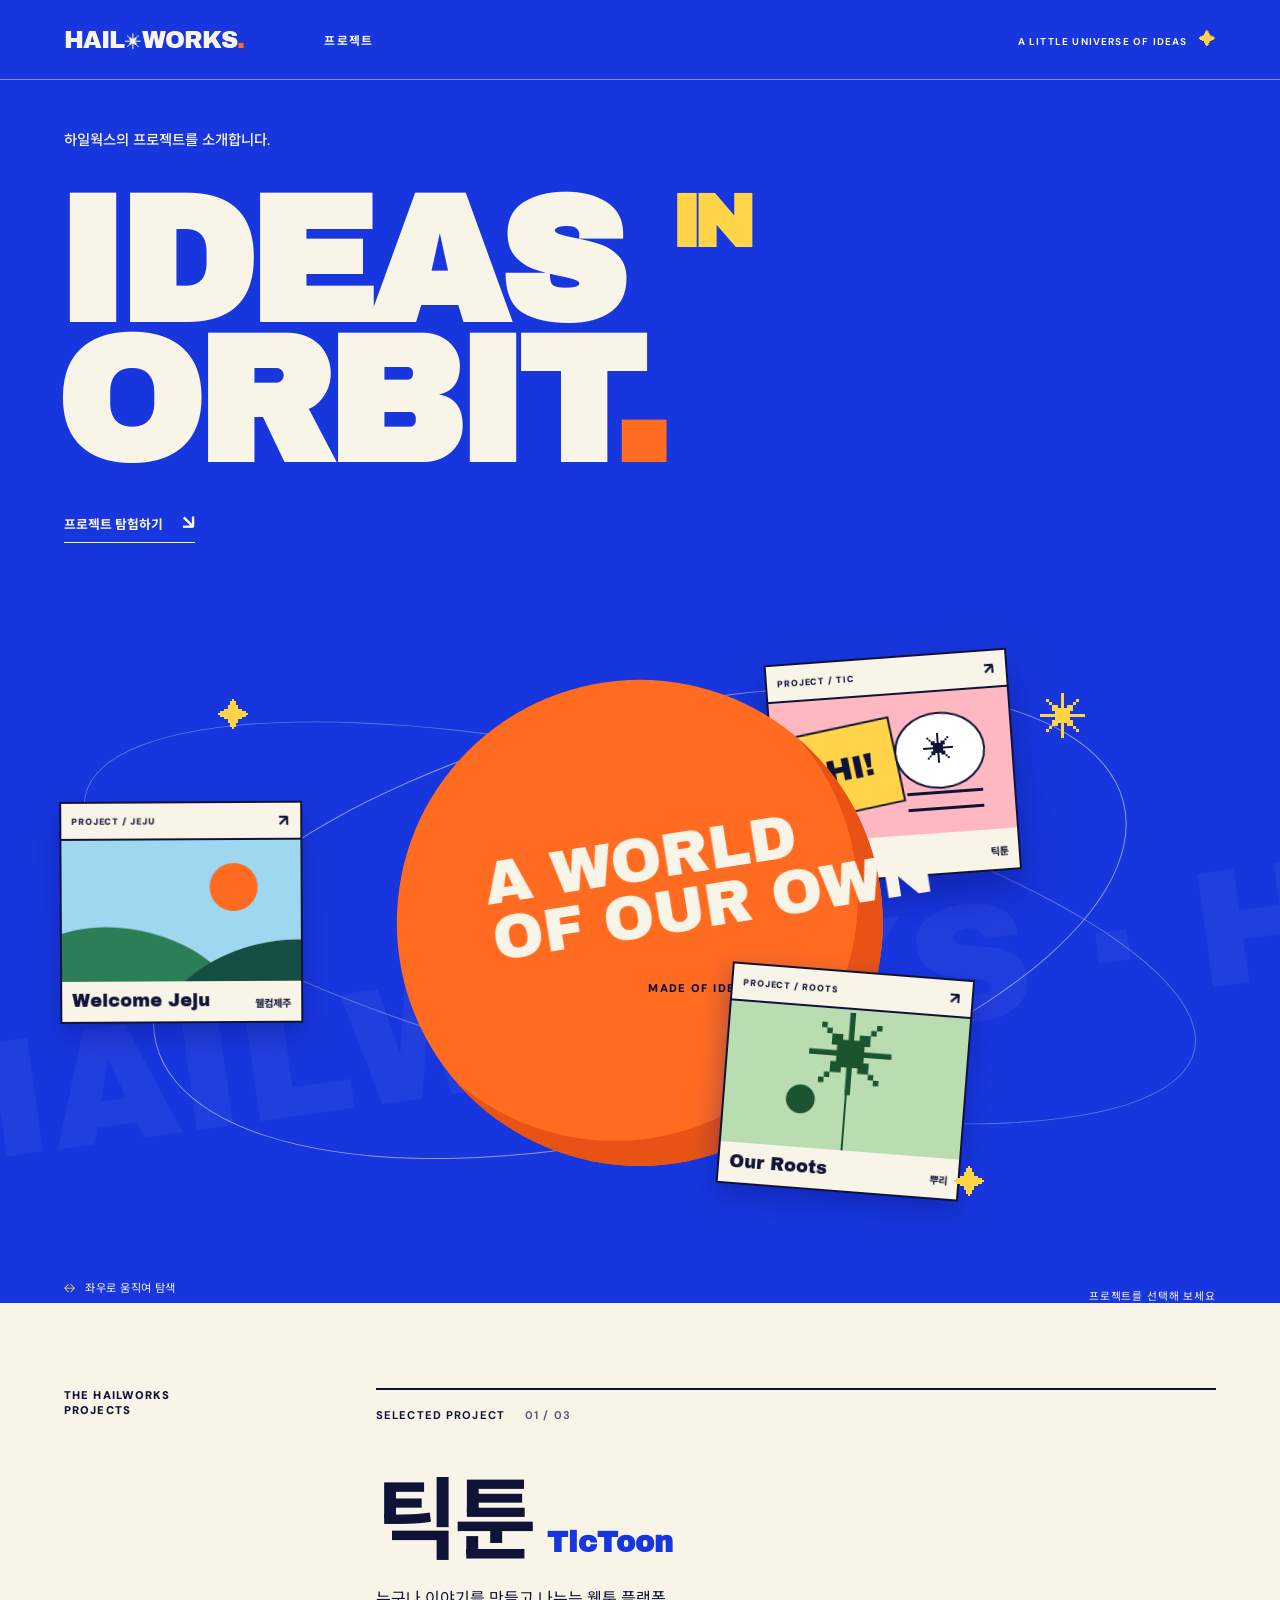
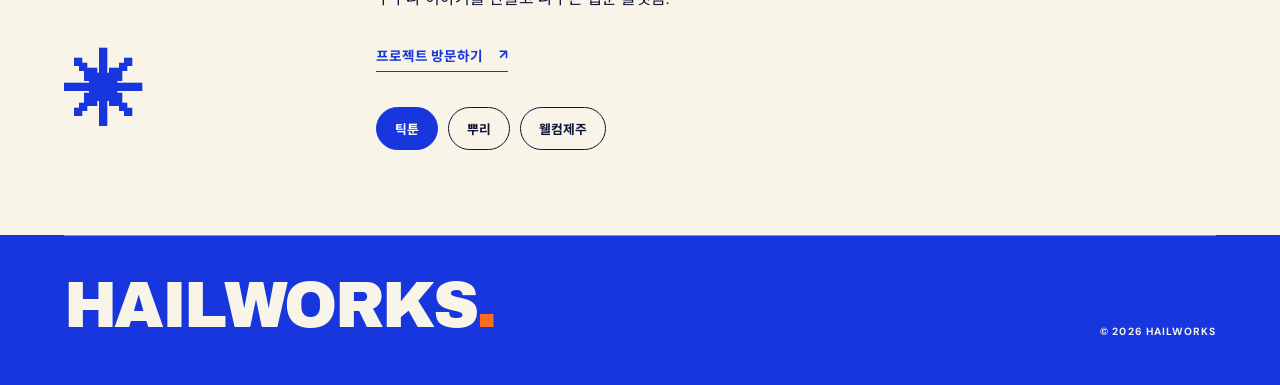
==== index.html @ 33e5e12e "Build Hailworks interactive project site" ====
<!doctype html>
<html lang="ko">
<head>
<meta charset="utf-8"><meta name="viewport" content="width=device-width,initial-scale=1"><meta name="theme-color" content="#1633d7">
<title>HAILWORKS — Ideas in orbit</title>
<meta name="description" content="하일웍스가 만들고 있는 프로젝트를 소개합니다.">
<link rel="preconnect" href="https://fonts.googleapis.com"><link rel="preconnect" href="https://fonts.gstatic.com" crossorigin><link href="https://fonts.googleapis.com/css2?family=Archivo+Black&family=DM+Sans:wght@400;600;700&family=Noto+Sans+KR:wght@400;500;700;900&display=swap" rel="stylesheet"><link rel="stylesheet" href="styles.css"><script src="script.js" defer></script>
</head>
<body>
<a class="skip" href="#projects">프로젝트로 건너뛰기</a>
<header class="header"><a class="brand" href="#top" aria-label="하일웍스 홈">HAIL<span class="brand-star">✳</span>WORKS<span class="brand-dot">.</span></a><nav aria-label="주요 메뉴"><a href="#projects">프로젝트</a></nav><span class="header-note">A LITTLE UNIVERSE OF IDEAS <span>✦</span></span></header>
<main id="top">
<section class="hero" aria-labelledby="hero-title"><div class="hero-top"><p class="hero-intro">하일웍스의 프로젝트를 소개합니다.</p></div>
<h1 id="hero-title">IDEAS <span>IN</span><br>ORBIT<span class="title-period">.</span></h1><div class="hero-bottom"><a href="#projects">프로젝트 탐험하기 <span aria-hidden="true">↘</span></a></div>
<div class="orbit-scene" id="projects"><div class="orbit-back-text" aria-hidden="true">HAILWORKS · HAILWORKS ·</div><div class="orbit-ring orbit-ring-one"></div><div class="orbit-ring orbit-ring-two"></div><div class="sun"><span class="sun-label">A WORLD<br>OF OUR OWN</span><span class="sun-bottom">MADE OF IDEAS <span>✳</span></span></div><span class="spark spark-one" aria-hidden="true">✦</span><span class="spark spark-two" aria-hidden="true">✳</span><span class="spark spark-three" aria-hidden="true">✦</span>
<div class="satellite satellite-tic"><button class="project-stamp stamp-tic is-selected" type="button" data-project="tictoon" aria-pressed="true"><span class="stamp-top"><span>PROJECT / TIC</span><span aria-hidden="true">↗</span></span><span class="stamp-art tic-art"><span class="comic-panel">HI!</span><span class="comic-bubble">✳</span><span class="comic-lines"></span></span><span class="stamp-name">TicToon <small>틱툰</small></span></button></div>
<div class="satellite satellite-roots"><button class="project-stamp stamp-roots" type="button" data-project="roots" aria-pressed="false"><span class="stamp-top"><span>PROJECT / ROOTS</span><span aria-hidden="true">↗</span></span><span class="stamp-art roots-art"><span class="roots-mark">✳</span><span class="roots-line"></span><span class="roots-leaf">●</span></span><span class="stamp-name">Our Roots <small>뿌리</small></span></button></div>
<div class="satellite satellite-jeju"><button class="project-stamp stamp-jeju" type="button" data-project="jeju" aria-pressed="false"><span class="stamp-top"><span>PROJECT / JEJU</span><span aria-hidden="true">↗</span></span><span class="stamp-art jeju-art"><span class="jeju-sun"></span><span class="jeju-hill"></span><span class="jeju-hill two"></span></span><span class="stamp-name">Welcome Jeju <small>웰컴제주</small></span></button></div>
<div class="orbit-hint"><span aria-hidden="true">↔</span> 좌우로 움직여 탐색</div><div class="orbit-caption">프로젝트를 선택해 보세요</div></div></section>
<section class="project-detail" aria-labelledby="detail-heading"><div class="detail-side"><span>THE HAILWORKS<br>PROJECTS</span><span class="asterisk">✳</span></div><div class="detail-main"><div class="detail-heading"><p>SELECTED PROJECT <span id="detail-count">01 / 03</span></p></div><div aria-live="polite"><h2 id="detail-heading">틱툰 <span>TicToon</span></h2><p class="detail-description" id="detail-description">누구나 이야기를 만들고 나누는 웹툰 플랫폼.</p></div><a class="project-link" id="project-link" href="https://tictoon.app/" target="_blank" rel="noopener noreferrer">프로젝트 방문하기 <span aria-hidden="true">↗</span></a><div class="project-selector" role="group" aria-label="프로젝트 선택"><button type="button" data-project="tictoon" aria-pressed="true">틱툰</button><button type="button" data-project="roots" aria-pressed="false">뿌리</button><button type="button" data-project="jeju" aria-pressed="false">웰컴제주</button></div></div></section>

</main><footer><span class="footer-brand">HAILWORKS<span>.</span></span><p>© <span id="year">2026</span> HAILWORKS</p></footer>
</body></html>
---- styles.css ----
:root{--blue:#1736dd;--orange:#ff6b20;--cream:#f8f4e8;--ink:#101338;--yellow:#ffd449}*{box-sizing:border-box}html{scroll-behavior:smooth}body{margin:0;background:var(--blue);color:var(--cream);font-family:'DM Sans','Noto Sans KR',sans-serif}::selection{background:var(--yellow);color:var(--ink)}a{color:inherit;text-decoration:none}button{font:inherit}button:focus-visible,a:focus-visible{outline:3px solid var(--yellow);outline-offset:5px}.skip{position:absolute;left:1rem;top:-5rem;background:var(--cream);color:var(--ink);padding:.8rem;z-index:99}.skip:focus{top:1rem}.header{height:80px;padding:0 5%;display:flex;align-items:center;border-bottom:1px solid #ffffff70;gap:5rem}.brand{font-family:'Archivo Black',sans-serif;font-size:1.5rem;letter-spacing:-.04em;white-space:nowrap}.brand-star{font-size:.7em;margin:0 .06em}.brand-dot{color:var(--orange)}nav{display:flex;gap:2rem;font-size:.74rem;font-weight:700;letter-spacing:.1em}nav a:hover{text-decoration:underline;text-underline-offset:6px}.header-note{margin-left:auto;font-size:.62rem;font-weight:700;letter-spacing:.12em}.header-note span{color:var(--yellow);font-size:1rem;margin-left:.5rem}.hero{overflow:hidden}.hero-top{display:flex;justify-content:space-between;align-items:start;margin:48px 5% 0}.hero-intro{margin:0;line-height:1.7;font-size:.9rem;font-weight:500}.hero-index{margin:0;text-align:right;font-size:.66rem;letter-spacing:.08em;line-height:1.5;font-weight:700}.hero-index span{color:var(--yellow)}h1{font-family:'Archivo Black',sans-serif;font-size:clamp(5rem,13.8vw,13rem);letter-spacing:-.04em;line-height:.79;margin:42px 4.3% 0}h1 span:not(.title-period){font-size:.42em;vertical-align:top;color:var(--yellow)}.title-period{color:var(--orange)}.hero-bottom{display:flex;justify-content:space-between;align-items:center;gap:1rem;margin:35px 5% 0;font-size:.8rem}.hero-bottom a{font-weight:700;border-bottom:1px solid;padding:0 0 7px}.hero-bottom a span{font-size:1.25rem;margin-left:1rem}.orbit-scene{height:min(67vw,760px);min-height:540px;position:relative;margin:0 auto;max-width:1500px;isolation:isolate}.orbit-back-text{position:absolute;top:40%;white-space:nowrap;font-family:'Archivo Black',sans-serif;font-size:clamp(4rem,13vw,12rem);color:#ffffff0b;transform:rotate(-8deg);left:-8%;z-index:-2}.sun{position:absolute;left:50%;top:50%;transform:translate(-50%,-50%);width:min(38vw,500px);aspect-ratio:1;border-radius:50%;background:var(--orange);display:flex;flex-direction:column;justify-content:space-between;padding:12% 7%;box-shadow:inset -25px -25px 0 #e85315}.sun-label{font-family:'Archivo Black',sans-serif;font-size:clamp(2.1rem,4.8vw,5rem);line-height:.91;transform:rotate(-9deg);color:var(--cream);white-space:nowrap}.sun-bottom{font-size:.7rem;font-weight:900;letter-spacing:.12em;color:var(--ink);text-align:right}.sun-bottom span{font-size:2.2rem;vertical-align:middle}.orbit-ring{position:absolute;left:50%;top:50%;width:78%;height:55%;border:1px solid #f8f4e887;border-radius:50%;transform:translate(-50%,-50%) rotate(-14deg);pointer-events:none}.orbit-ring-two{width:89%;height:42%;transform:translate(-50%,-50%) rotate(13deg);opacity:.6}.spark{position:absolute;color:var(--yellow);font-size:2rem}.spark-one{left:17%;top:20%}.spark-two{right:15%;top:19%;font-size:3rem}.spark-three{right:23%;bottom:13%}.satellite{position:absolute;z-index:2;animation:bob 4s ease-in-out infinite}.satellite-tic{top:14%;left:12%;transform:rotate(-7deg)}.satellite-roots{top:16%;right:11%;transform:rotate(7deg);animation-delay:-1.4s}.satellite-jeju{bottom:8%;left:41%;transform:rotate(-3deg);animation-delay:-2.5s}.satellite:has(button:hover),.satellite:has(button:focus-visible),.satellite:has(button[aria-pressed=true]){animation-play-state:paused;z-index:3}.project-stamp{padding:0;background:var(--cream);color:var(--ink);width:clamp(170px,19vw,265px);border:2px solid var(--ink);text-align:left;cursor:pointer;box-shadow:0 12px 25px #07158a65;transition:transform .2s,box-shadow .2s}.project-stamp:hover,.project-stamp[aria-pressed=true]{transform:translateY(-8px);box-shadow:0 20px 35px #07158a80}.stamp-top{display:flex;justify-content:space-between;align-items:center;border-bottom:2px solid var(--ink);padding:7px 10px;font-size:.56rem;letter-spacing:.1em;font-weight:900}.stamp-top span:last-child{font-size:1rem}.stamp-art{height:clamp(105px,11vw,155px);display:block;position:relative;overflow:hidden}.tic-art{background:#ffb7c2}.comic-panel{position:absolute;left:12%;top:19%;background:var(--yellow);border:2px solid var(--ink);width:40%;height:62%;display:grid;place-items:center;font-family:'Archivo Black',sans-serif;font-size:2rem;transform:rotate(-8deg)}.comic-bubble{position:absolute;right:11%;top:14%;border:2px solid var(--ink);border-radius:50%;width:38%;height:55%;display:grid;place-items:center;background:#fff;font-size:2rem}.comic-lines{position:absolute;right:13%;bottom:16%;width:32%;height:14%;border-top:3px solid var(--ink);border-bottom:3px solid var(--ink)}.roots-art{background:#b9ddb0}.roots-mark{position:absolute;left:34%;top:4%;font-size:5.5rem;color:#1b542f;line-height:1}.roots-line{position:absolute;width:2px;height:70%;background:#1b542f;left:50%;top:30%}.roots-leaf{position:absolute;color:#1b542f;font-size:2rem;left:25%;top:48%}.jeju-art{background:#9ed7ef}.jeju-sun{position:absolute;width:48px;height:48px;border-radius:50%;background:var(--orange);top:16%;right:18%}.jeju-hill{position:absolute;width:95%;height:100%;border-radius:50% 50% 0 0;background:#2b7e55;top:63%;left:-20%;transform:rotate(12deg)}.jeju-hill.two{background:#164e44;left:40%;top:73%;transform:rotate(-14deg)}.stamp-name{display:flex;justify-content:space-between;align-items:end;padding:9px 10px 11px;font-family:'Archivo Black',sans-serif;font-size:clamp(.9rem,1.4vw,1.15rem)}.stamp-name small{font-family:'Noto Sans KR',sans-serif;font-size:.63rem;font-weight:700}.orbit-caption{position:absolute;bottom:0;right:5%;font-size:.67rem;letter-spacing:.08em}.orbit-caption span{color:var(--yellow);margin:0 .5rem}@keyframes bob{0%,100%{translate:0 0}50%{translate:0 -14px}}.project-detail{background:var(--cream);color:var(--ink);padding:85px 5%;display:grid;grid-template-columns:1fr 3fr;gap:2rem}.detail-side{font-size:.7rem;letter-spacing:.1em;font-weight:900;line-height:1.4;display:flex;flex-direction:column;justify-content:space-between}.asterisk{font-size:5rem;color:var(--blue)}.detail-main{border-top:2px solid var(--ink)}.detail-heading{display:flex;justify-content:space-between;font-size:.7rem;letter-spacing:.1em;font-weight:700}.detail-heading p{margin:18px 0}.detail-heading p span{margin-left:1rem;color:#5b607c}.detail-icon{font-size:1.5rem}.detail-main h2{font-size:clamp(3.2rem,7vw,6rem);letter-spacing:-.04em;margin:35px 0 10px;line-height:1.05}.detail-main h2 span{font-family:'Archivo Black',sans-serif;font-size:.32em;letter-spacing:0;color:var(--blue);white-space:nowrap}.detail-description{font-size:1rem;line-height:1.8;min-height:2em}.project-selector{display:flex;flex-wrap:wrap;gap:10px;margin-top:35px}.project-selector button{border:1px solid var(--ink);background:transparent;color:var(--ink);padding:11px 18px;border-radius:50px;cursor:pointer;font-weight:700;font-size:.8rem}.project-selector button:hover,.project-selector button[aria-pressed=true]{background:var(--blue);color:white;border-color:var(--blue)}.about{padding:100px 5%;display:grid;grid-template-columns:1.5fr 1fr;gap:3rem}.about-label{font-size:.72rem;letter-spacing:.12em;font-weight:700}.about-label span{color:var(--yellow);font-size:1.3rem}.about h2{font-size:clamp(2.5rem,5vw,4.6rem);letter-spacing:-.04em;line-height:1.2;margin:40px 0}.about h2 em{color:var(--yellow);font-style:normal}.about-copy{align-self:end;font-size:.95rem;line-height:1.9;max-width:34rem}.about-copy a{display:inline-block;margin-top:30px;font-weight:700;border-bottom:1px solid;padding-bottom:7px}.about-copy a span{margin-left:1rem}footer{border-top:1px solid #ffffff70;margin:0 5%;padding:35px 0 45px;display:flex;justify-content:space-between;align-items:end;gap:1rem}.footer-brand{font-family:'Archivo Black',sans-serif;font-size:clamp(1.5rem,5vw,4rem);letter-spacing:-.04em}.footer-brand span{color:var(--orange)}footer p{font-size:.65rem;font-weight:700;letter-spacing:.1em;line-height:1.5;margin:0}
@media(max-width:700px){.header{height:68px;gap:1rem;justify-content:space-between}.brand{font-size:1.15rem}.header-note{display:none}nav{gap:1rem;font-size:.65rem}.hero-top{margin-top:35px}.hero-intro{font-size:.78rem}.hero-index{font-size:.55rem}h1{font-size:clamp(4.8rem,17vw,7rem);margin-top:42px}.hero-bottom{align-items:start;font-size:.7rem}.hero-bottom>span{max-width:150px}.hero-bottom a{white-space:nowrap}.orbit-scene{min-height:650px;height:145vw;max-height:730px}.sun{width:70vw;max-width:370px;top:44%;padding:18% 13%}.sun-label{font-size:clamp(2.3rem,7vw,3.5rem)}.orbit-ring{width:110%;height:45%}.orbit-ring-two{width:113%;height:38%}.satellite-tic{top:10%;left:5%}.satellite-roots{top:29%;right:4%}.satellite-jeju{bottom:12%;left:10%}.project-stamp{width:clamp(155px,44vw,210px)}.stamp-art{height:115px}.stamp-name{font-size:1rem}.spark-one{top:35%;left:3%}.spark-two{right:6%;top:9%}.spark-three{right:18%;bottom:14%}.orbit-caption{bottom:2%;font-size:.58rem}.project-detail{padding:65px 5%;grid-template-columns:1fr}.detail-side{flex-direction:row;align-items:start}.asterisk{font-size:2.5rem}.detail-main h2{margin-top:28px}.about{padding:75px 5%;grid-template-columns:1fr;gap:0}.about h2{margin:30px 0}.about-copy{font-size:.9rem}footer{flex-wrap:wrap}footer p:last-child{margin-left:auto}}
@media(prefers-reduced-motion:reduce){html{scroll-behavior:auto}*,*::before,*::after{animation-duration:.01ms!important;animation-iteration-count:1!important;transition-duration:.01ms!important}}
/* The cards share one orbit; JavaScript positions them on an ellipse. */
.orbit-scene{touch-action:pan-y;cursor:grab}.orbit-scene.is-dragging{cursor:grabbing;user-select:none;touch-action:none}.satellite,.satellite-tic,.satellite-roots,.satellite-jeju{left:0;top:0;right:auto;bottom:auto;animation:none;transform:none;will-change:transform}.satellite .project-stamp{touch-action:pan-y}.orbit-scene.is-dragging .project-stamp{pointer-events:none}.orbit-hint{position:absolute;left:5%;bottom:1%;font-size:.7rem;letter-spacing:.04em}.orbit-hint span{color:var(--yellow);margin-right:.4rem}@media(max-width:700px){.orbit-hint{bottom:5%;font-size:.62rem}.orbit-caption{bottom:0}}@media(prefers-reduced-motion:reduce){.satellite{will-change:auto}}

/* The sun separates the nearest project from the far side of the orbit. */
.sun{z-index:10}.orbit-ring,.orbit-back-text{z-index:1}.orbit-caption,.orbit-hint,.spark{z-index:13;pointer-events:none}

.project-link{display:inline-flex;align-items:center;gap:1rem;margin-top:12px;padding-bottom:6px;border-bottom:1px solid currentColor;font-size:.85rem;font-weight:700;color:var(--blue)}.project-link:hover{border-bottom-width:2px}
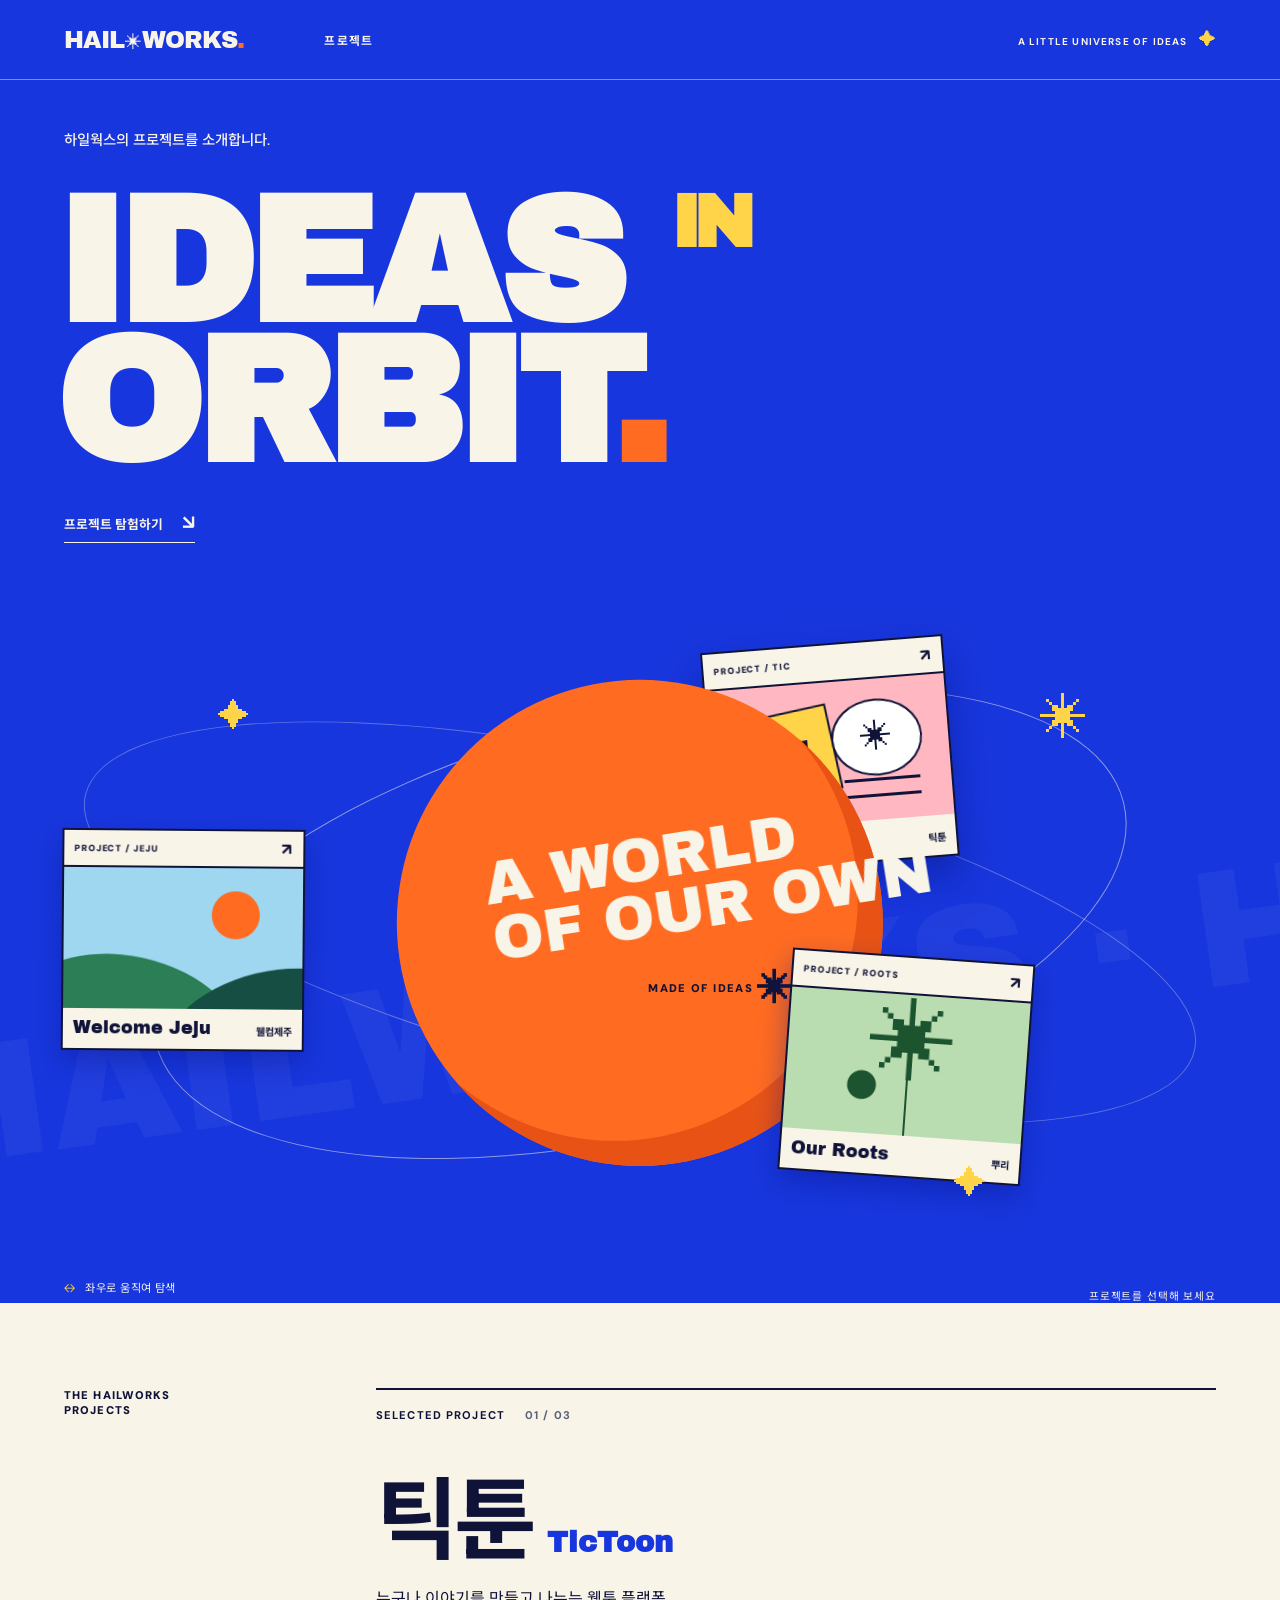
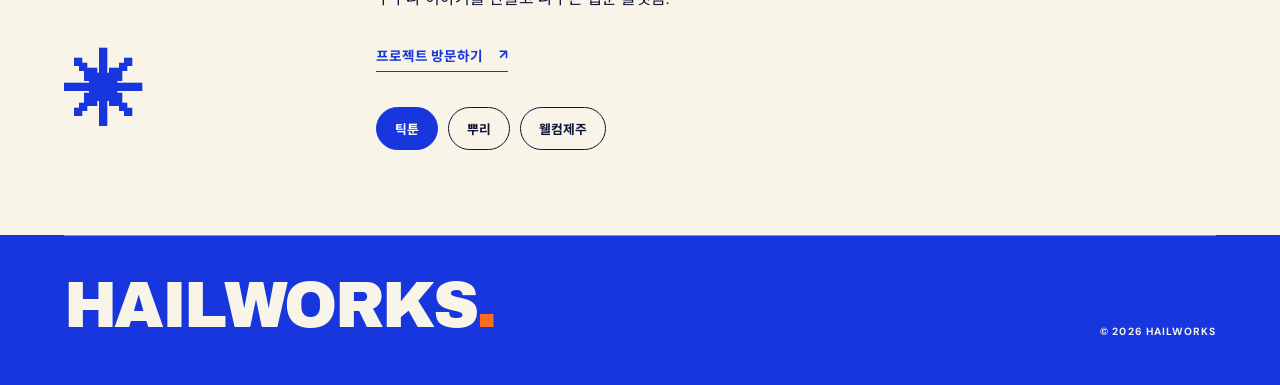
==== commit e942c128: "Add Hailworks orbit favicon" ====
--- a/index.html
+++ b/index.html
@@ -3,6 +3,7 @@
 <head>
 <meta charset="utf-8"><meta name="viewport" content="width=device-width,initial-scale=1"><meta name="theme-color" content="#1633d7">
 <title>HAILWORKS — Ideas in orbit</title>
+<link rel="icon" href="favicon.svg" type="image/svg+xml">
 <meta name="description" content="하일웍스가 만들고 있는 프로젝트를 소개합니다.">
 <link rel="preconnect" href="https://fonts.googleapis.com"><link rel="preconnect" href="https://fonts.gstatic.com" crossorigin><link href="https://fonts.googleapis.com/css2?family=Archivo+Black&family=DM+Sans:wght@400;600;700&family=Noto+Sans+KR:wght@400;500;700;900&display=swap" rel="stylesheet"><link rel="stylesheet" href="styles.css"><script src="script.js" defer></script>
 </head>
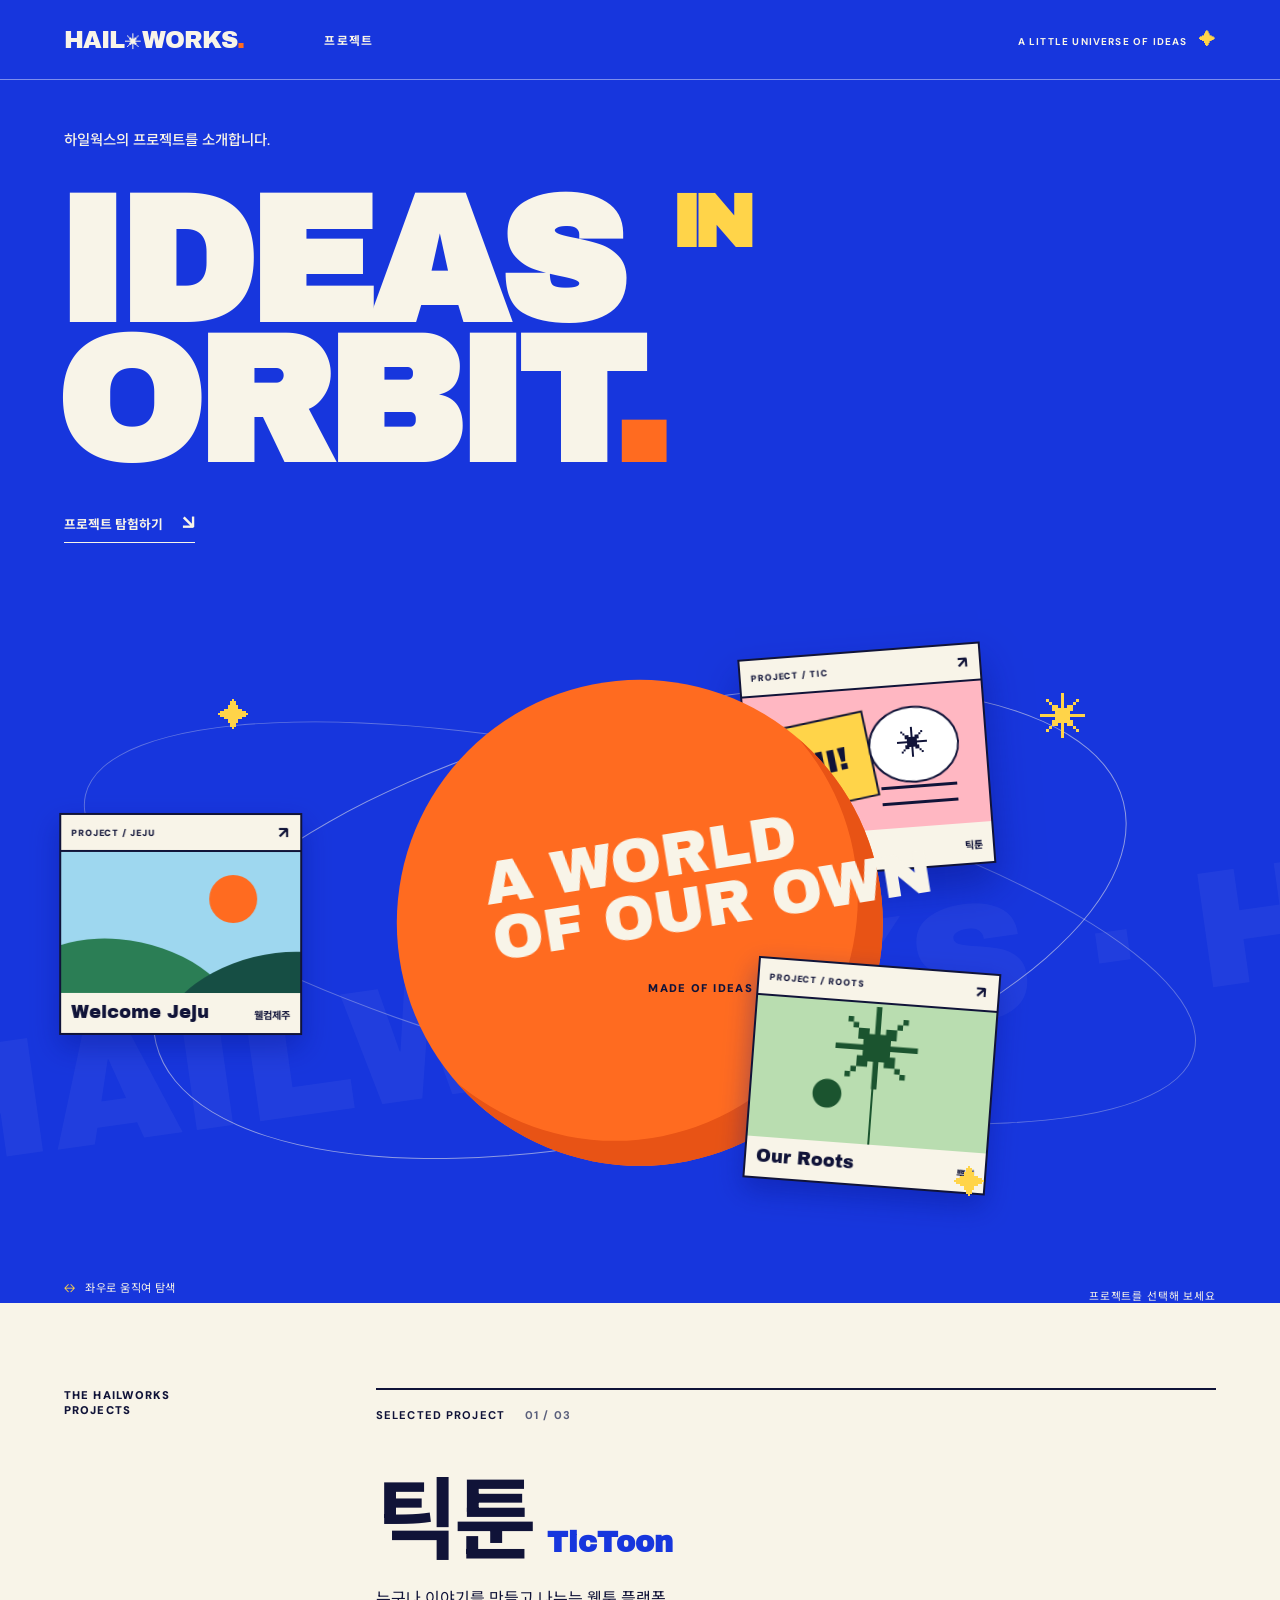
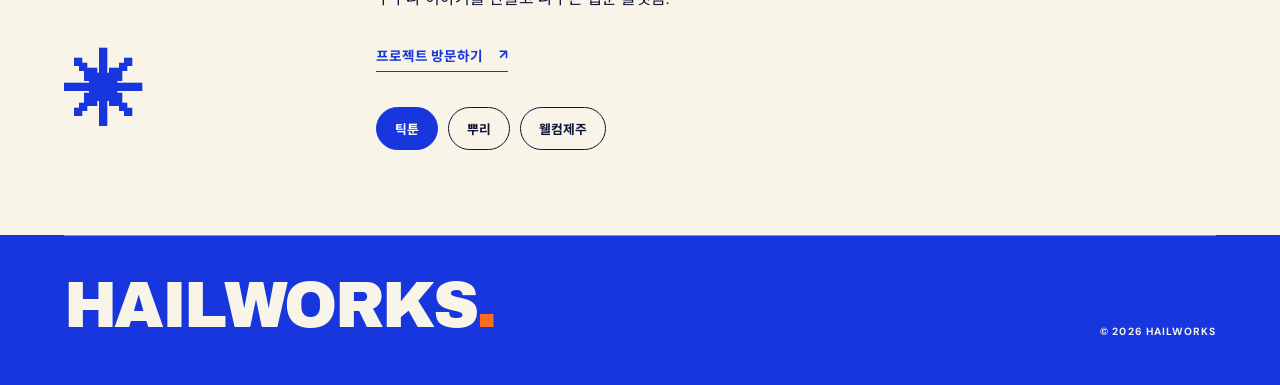
==== commit e26bbbb3: "Add Google Search Console verification" ====
--- a/index.html
+++ b/index.html
@@ -1,6 +1,7 @@
 <!doctype html>
 <html lang="ko">
 <head>
+<meta name="google-site-verification" content="eOjzuwGYqQo4Wg-wgAqYuZawv53X6PlHhTHtmQLiYrs" />
 <meta charset="utf-8"><meta name="viewport" content="width=device-width,initial-scale=1"><meta name="theme-color" content="#1633d7">
 <title>HAILWORKS — Ideas in orbit</title>
 <link rel="icon" href="favicon.svg" type="image/svg+xml">
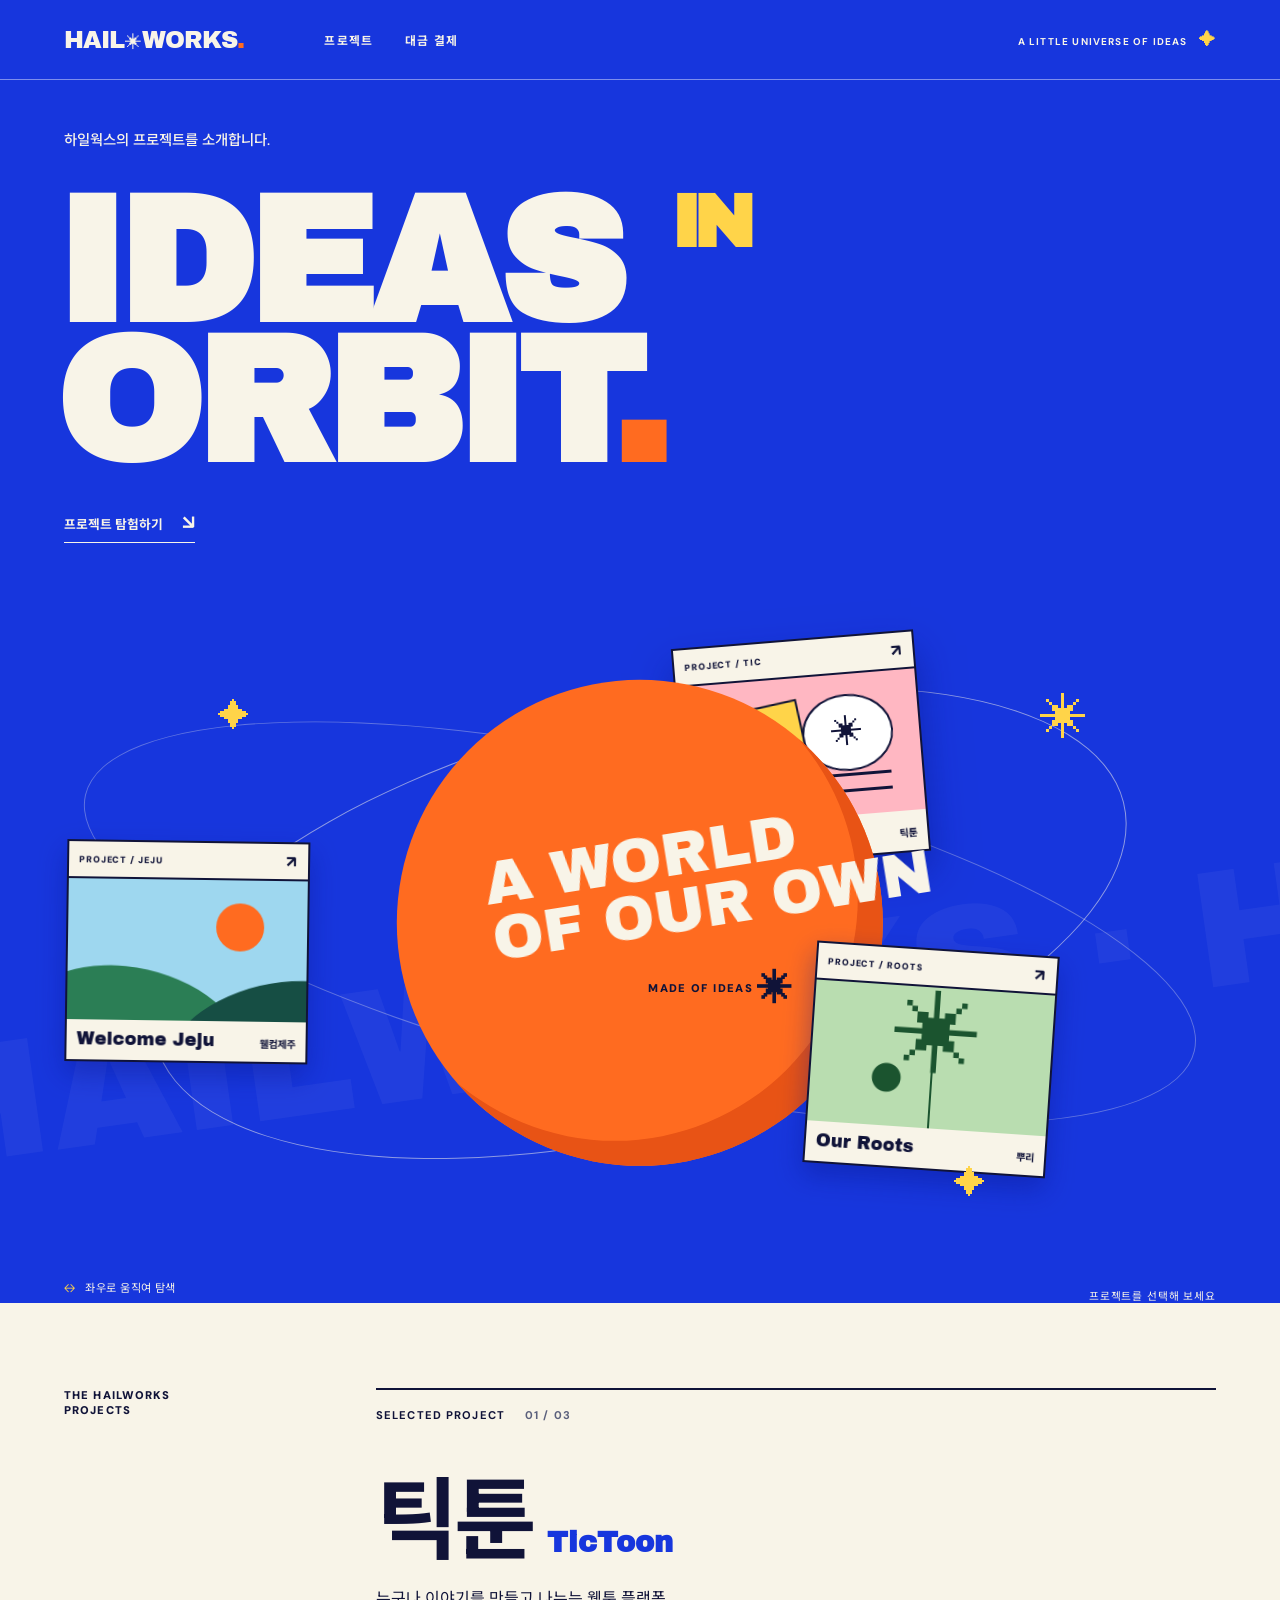
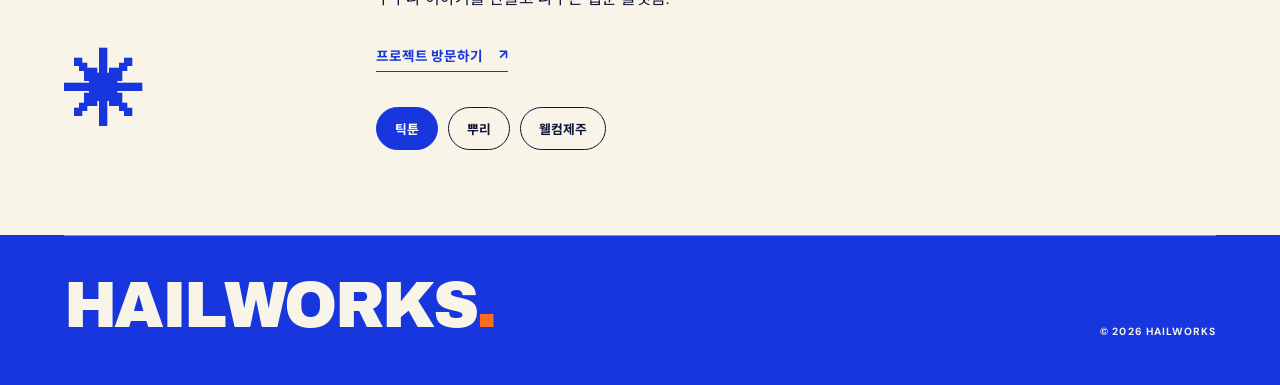
==== commit a79033e7: "Add dedicated payment 안내 page" ====
--- a/index.html
+++ b/index.html
@@ -10,7 +10,7 @@
 </head>
 <body>
 <a class="skip" href="#projects">프로젝트로 건너뛰기</a>
-<header class="header"><a class="brand" href="#top" aria-label="하일웍스 홈">HAIL<span class="brand-star">✳</span>WORKS<span class="brand-dot">.</span></a><nav aria-label="주요 메뉴"><a href="#projects">프로젝트</a></nav><span class="header-note">A LITTLE UNIVERSE OF IDEAS <span>✦</span></span></header>
+<header class="header"><a class="brand" href="#top" aria-label="하일웍스 홈">HAIL<span class="brand-star">✳</span>WORKS<span class="brand-dot">.</span></a><nav aria-label="주요 메뉴"><a href="#projects">프로젝트</a><a href="payment.html">대금 결제</a></nav><span class="header-note">A LITTLE UNIVERSE OF IDEAS <span>✦</span></span></header>
 <main id="top">
 <section class="hero" aria-labelledby="hero-title"><div class="hero-top"><p class="hero-intro">하일웍스의 프로젝트를 소개합니다.</p></div>
 <h1 id="hero-title">IDEAS <span>IN</span><br>ORBIT<span class="title-period">.</span></h1><div class="hero-bottom"><a href="#projects">프로젝트 탐험하기 <span aria-hidden="true">↘</span></a></div>
@@ -20,6 +20,5 @@
 <div class="satellite satellite-jeju"><button class="project-stamp stamp-jeju" type="button" data-project="jeju" aria-pressed="false"><span class="stamp-top"><span>PROJECT / JEJU</span><span aria-hidden="true">↗</span></span><span class="stamp-art jeju-art"><span class="jeju-sun"></span><span class="jeju-hill"></span><span class="jeju-hill two"></span></span><span class="stamp-name">Welcome Jeju <small>웰컴제주</small></span></button></div>
 <div class="orbit-hint"><span aria-hidden="true">↔</span> 좌우로 움직여 탐색</div><div class="orbit-caption">프로젝트를 선택해 보세요</div></div></section>
 <section class="project-detail" aria-labelledby="detail-heading"><div class="detail-side"><span>THE HAILWORKS<br>PROJECTS</span><span class="asterisk">✳</span></div><div class="detail-main"><div class="detail-heading"><p>SELECTED PROJECT <span id="detail-count">01 / 03</span></p></div><div aria-live="polite"><h2 id="detail-heading">틱툰 <span>TicToon</span></h2><p class="detail-description" id="detail-description">누구나 이야기를 만들고 나누는 웹툰 플랫폼.</p></div><a class="project-link" id="project-link" href="https://tictoon.app/" target="_blank" rel="noopener noreferrer">프로젝트 방문하기 <span aria-hidden="true">↗</span></a><div class="project-selector" role="group" aria-label="프로젝트 선택"><button type="button" data-project="tictoon" aria-pressed="true">틱툰</button><button type="button" data-project="roots" aria-pressed="false">뿌리</button><button type="button" data-project="jeju" aria-pressed="false">웰컴제주</button></div></div></section>
-
 </main><footer><span class="footer-brand">HAILWORKS<span>.</span></span><p>© <span id="year">2026</span> HAILWORKS</p></footer>
 </body></html>
--- a/styles.css
+++ b/styles.css
@@ -8,3 +8,25 @@
 .sun{z-index:10}.orbit-ring,.orbit-back-text{z-index:1}.orbit-caption,.orbit-hint,.spark{z-index:13;pointer-events:none}
 
 .project-link{display:inline-flex;align-items:center;gap:1rem;margin-top:12px;padding-bottom:6px;border-bottom:1px solid currentColor;font-size:.85rem;font-weight:700;color:var(--blue)}.project-link:hover{border-bottom-width:2px}
+
+/* A shared PayApp link keeps payment details on the hosted checkout. */
+.payment{padding:90px 5%;display:grid;grid-template-columns:1fr 1fr;gap:4rem;align-items:center;border-top:1px solid #ffffff70;scroll-margin-top:24px}
+.payment-eyebrow{font-size:.7rem;font-weight:700;letter-spacing:.14em;color:var(--yellow)}
+.payment-intro h1{font-family:inherit;font-size:clamp(2rem,3.7vw,3.5rem);line-height:1.3;letter-spacing:-.06em;margin:24px 0}
+.payment-intro h1 span{font-size:inherit;vertical-align:baseline;color:var(--orange)}
+.payment-intro>p:last-child{font-size:.9rem;line-height:1.9}
+.payment-card{background:var(--cream);color:var(--ink);padding:36px;border:2px solid var(--ink);box-shadow:8px 8px 0 var(--ink)}
+.payment-card h2{margin:0 0 24px;font-size:1.4rem;letter-spacing:-.04em}
+.payment-card ol{padding-left:1.3rem;margin:0 0 28px;font-size:.9rem;line-height:1.9}
+.payment-card li+li{margin-top:12px}
+.payment-link{display:flex;justify-content:space-between;align-items:center;gap:1rem;padding:18px 22px;background:var(--blue);color:var(--cream);font-weight:700}
+.payment-link:hover{background:var(--ink)}
+.payment-link:focus-visible{outline-color:var(--blue)}
+.payment-note,.payment-help{font-size:.75rem;line-height:1.8}
+.payment-note{margin:14px 0 0}
+.payment-help{margin:24px 0 0;padding-top:20px;border-top:1px solid #10133830}
+@media(max-width:700px){.payment{grid-template-columns:1fr;gap:24px;padding:60px 5%}.payment-card{padding:24px;box-shadow:5px 5px 0 var(--ink)}}
+.payment-page{min-height:100vh;display:flex;flex-direction:column}
+.payment-page main{flex:1}
+.payment-page .payment{border-top:0}
+nav a[aria-current="page"]{text-decoration:underline;text-underline-offset:6px}
